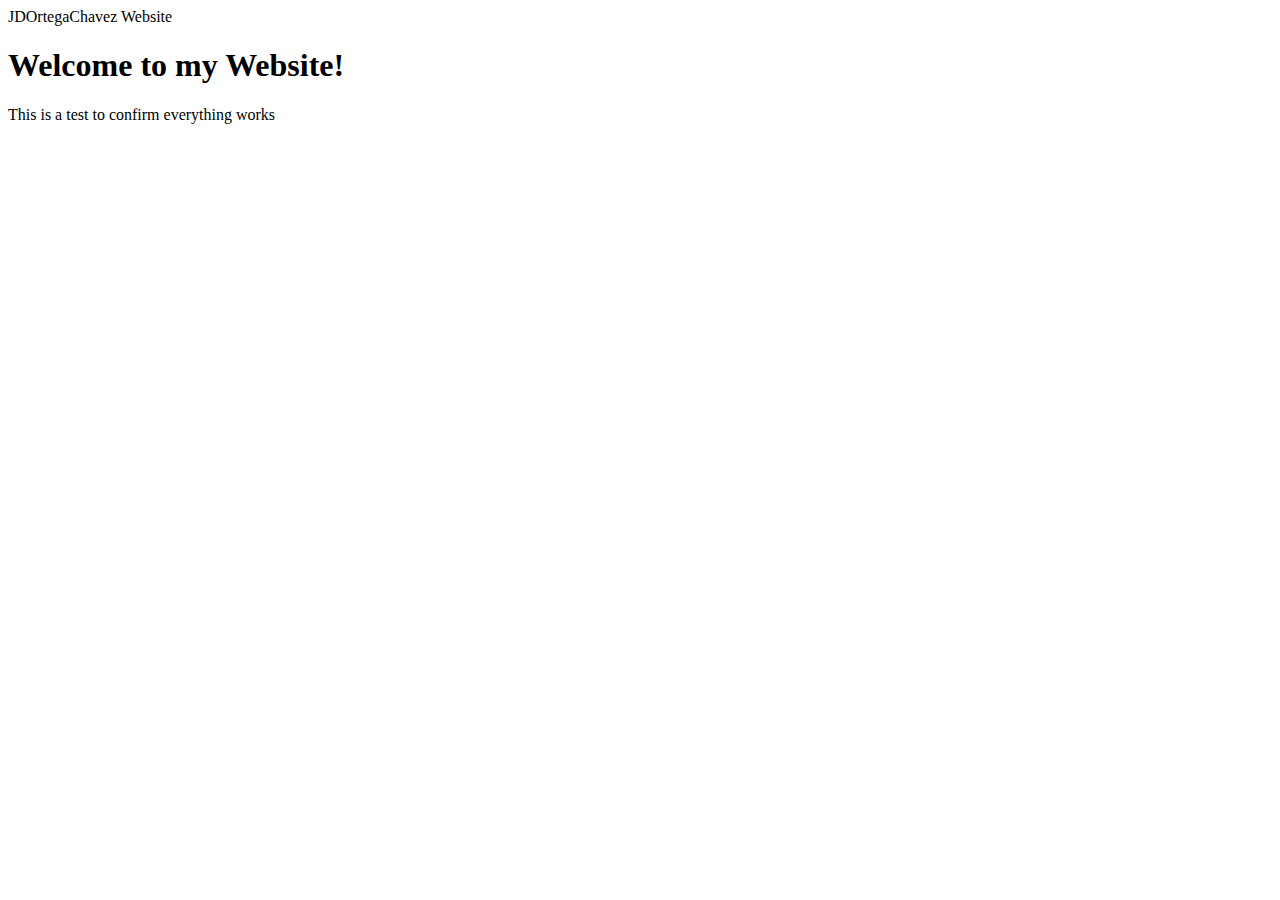
==== index.html @ 0785f50d "Updated index.html with new content" ====
<!DOCTYPE html>
<html lang="en">
    <head>
        <meta charset = "UTF-8">
        <meta name="viewport" content="width=device-width", initial-scale="1.0"
        <title>JDOrtegaChavez Website</title>
    </head>
    <body>
        <h1>Welcome to my Website!</h1>
        <p>This is a test to confirm everything works</p>
    </body>
</html>
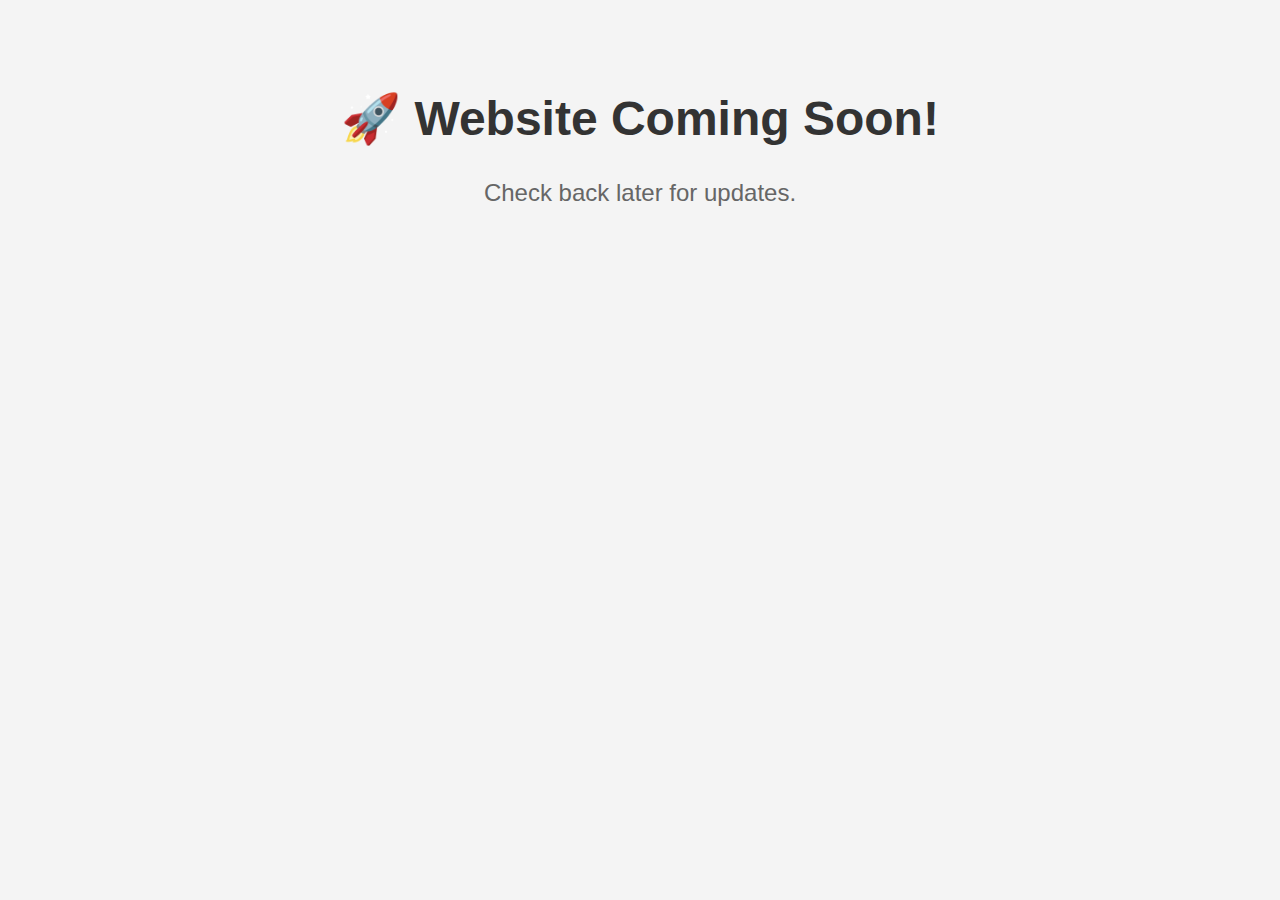
==== commit c5fb44d1: "Replaced index.html with coming soon code" ====
--- a/index.html
+++ b/index.html
@@ -1,12 +1,28 @@
 <!DOCTYPE html>
 <html lang="en">
-    <head>
-        <meta charset = "UTF-8">
-        <meta name="viewport" content="width=device-width", initial-scale="1.0"
-        <title>JDOrtegaChavez Website</title>
-    </head>
-    <body>
-        <h1>Welcome to my Website!</h1>
-        <p>This is a test to confirm everything works</p>
-    </body>
+<head>
+    <meta charset="UTF-8">
+    <meta name="viewport" content="width=device-width, initial-scale=1.0">
+    <title>Coming Soon</title>
+    <style>
+        body {
+            font-family: Arial, sans-serif;
+            background-color: #f4f4f4;
+            text-align: center;
+            padding: 50px;
+        }
+        h1 {
+            color: #333;
+            font-size: 3em;
+        }
+        p {
+            color: #666;
+            font-size: 1.5em;
+        }
+    </style>
+</head>
+<body>
+    <h1>🚀 Website Coming Soon!</h1>
+    <p>Check back later for updates.</p>
+</body>
 </html>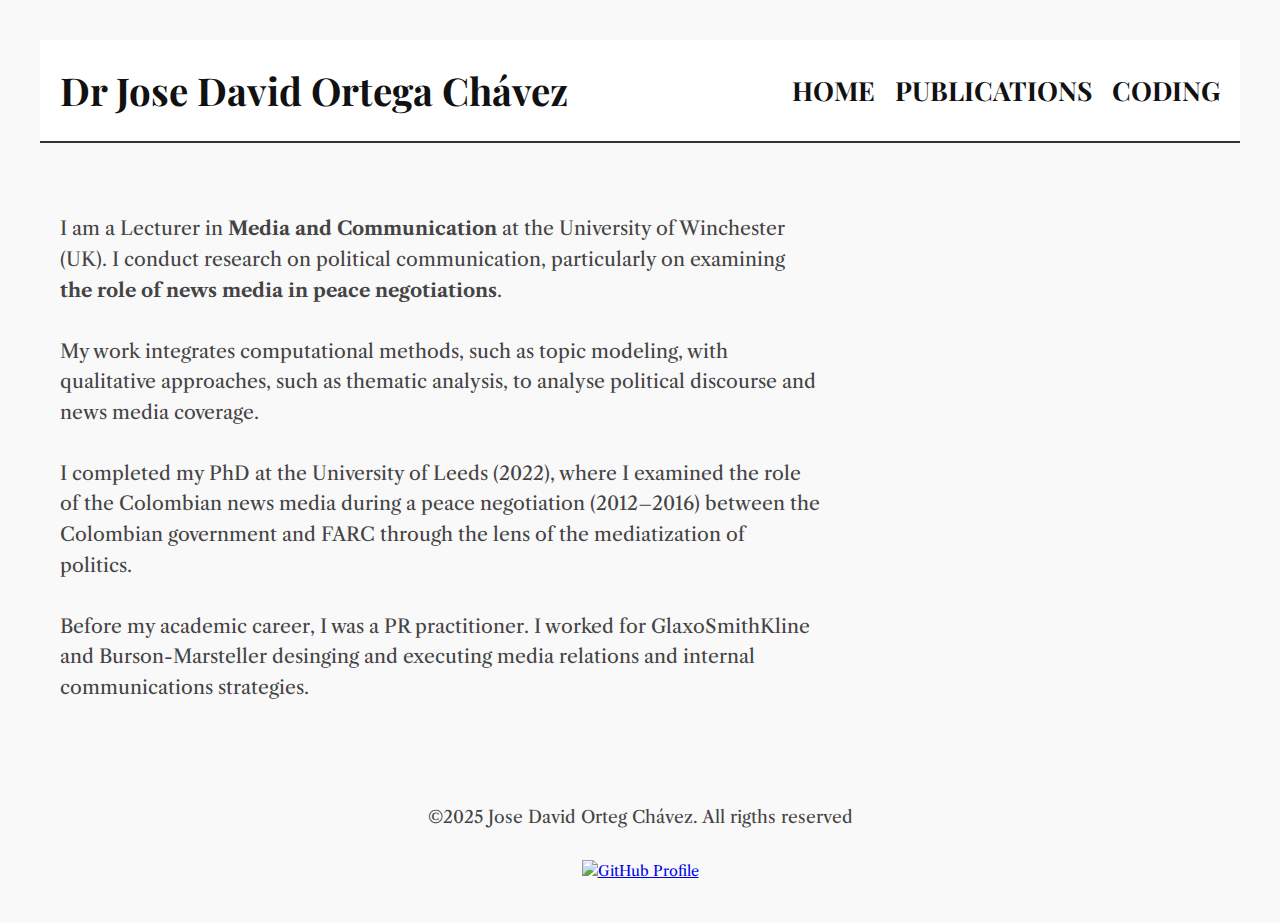
==== commit 27f41fe3: "First version of the website with Home and Publications pages" ====
--- a/index.html
+++ b/index.html
@@ -1,28 +1,44 @@
 <!DOCTYPE html>
 <html lang="en">
-<head>
-    <meta charset="UTF-8">
-    <meta name="viewport" content="width=device-width, initial-scale=1.0">
-    <title>Coming Soon</title>
-    <style>
-        body {
-            font-family: Arial, sans-serif;
-            background-color: #f4f4f4;
-            text-align: center;
-            padding: 50px;
-        }
-        h1 {
-            color: #333;
-            font-size: 3em;
-        }
-        p {
-            color: #666;
-            font-size: 1.5em;
-        }
-    </style>
-</head>
-<body>
-    <h1>🚀 Website Coming Soon!</h1>
-    <p>Check back later for updates.</p>
-</body>
+    <head>
+        <meta charset = "UTF-8">
+        <meta name="viewport" content="width=device-width", initial-scale="1.0">
+        <title>Jose David Ortega Chávez - Website</title> 
+        <link rel="stylesheet" href="css/style.css">
+        <link href="https://fonts.googleapis.com/css2?family=Libre+Caslon+Text:wght@400;700&family=Playfair+Display:wght@400;700&display=swap" rel="stylesheet">
+    </head>
+    <body>
+        <header class="banner">
+            <h3>Dr Jose David Ortega Chávez</h3>
+            <nav>
+                <ul>
+                    <li><a href="#"> Home</a></li>
+                    <li><a href="pages/publications.html"> Publications</a></li>
+                    <li><a href="#"> Coding</a></li>
+                </ul>
+            </nav>
+        </header>
+
+        <main>
+            <p>
+                I am a Lecturer in <strong>Media and Communication</strong> at the University of Winchester (UK). I conduct research on political communication, particularly on examining <strong>the role of news media in peace negotiations</strong>.
+            </p>
+            <p>
+                My work integrates computational methods, such as topic modeling, with qualitative approaches, such as thematic analysis, to analyse political discourse and news media coverage.
+            </p>
+            <p>
+                I completed my PhD at the University of Leeds (2022), where I examined the role of the Colombian news media during a peace negotiation (2012–2016) between the Colombian government and FARC through the lens of the mediatization of politics. 
+            </p>
+            <p>
+                Before my academic career, I was a PR practitioner. I worked for GlaxoSmithKline and Burson-Marsteller desinging and executing media relations and internal communications strategies.
+            </p>
+        </main>
+        <footer>
+            <p>&copy;2025 Jose David Orteg Chávez. All rigths reserved</p>
+            <a href="https://github.com/jdortegach22" target="_blank" rel="noopener noreferrer">
+                <img src="https://github.githubassets.com/images/modules/logos_page/GitHub-Mark.png" 
+                alt="GitHub Profile" width="40">
+            </a>
+        </footer>
+    </body>
 </html>--- a/css/style.css
+++ b/css/style.css
@@ -0,0 +1,113 @@
+/* Reset browser default styles */
+* {
+    margin: 0;
+    padding: 0;
+    box-sizing: border-box;
+}
+
+/* General styles */
+body {
+    font-family: 'Libre Caslon Text', serif; 
+    background-color: #f9f9f9; 
+    color: #333; 
+    text-align: center;
+    padding: 40px;
+    line-height: 1.6;
+}
+
+/* Header */
+header {
+    display:flex;
+    justify-content: space-between;
+    align-items: center;
+    padding: 20px 40px;
+    background: white;
+}
+
+header h3 {
+    font-family: 'Playfair Display', serif;
+    font-size: 1.6em !important;
+    font-weight: 700;
+    color: #111;
+    margin: 0;
+}
+
+.banner {
+    text-align: center;
+    font-size: 24px;
+    font-weight: bold;
+    padding: 20px;
+    border-bottom: 2px solid #333;
+}
+
+/* Navigation Menu */
+nav ul {
+    list-style: none;
+    display: flex; 
+    gap: 20px;
+}
+
+nav ul li {
+    display: inline;
+}
+
+nav ul li a {
+    font-family: 'Playfair Display', serif; 
+    font-size: 1.1em;
+    font-weight: 700;
+    text-transform: uppercase;
+    color: #111;
+    text-decoration: none;
+}
+
+nav ul li a:hover {
+    color: #aa0000; 
+}
+
+/*Align navigation to top Right*/
+nav{
+    margin-left: auto; 
+}
+
+/*Add 'main' styles here */
+main {
+    text-align: left;  
+    max-width: 800px;  
+    margin: 40px 0; 
+    padding: 20px;
+    margin-left: 10 px;
+}
+
+h3 {
+    margin-bottom: 15px; /* Space between title and description */
+}
+
+p {
+    margin-bottom: 30px; /* Space between each publication */
+}
+/* Headings */
+h1, h2 {
+    font-family: 'Playfair Display', serif; 
+    font-size: 2.8em;
+    font-weight: 700;
+    margin-top: 20px;
+}
+
+/* Paragraphs */
+p {
+    font-size: 1.2em;
+    color: #444;
+    margin-top: 10px;
+    max-width: 800px;
+    margin-left: auto;
+    margin-right: auto;
+}
+
+/* Footer */
+footer {
+    margin-top: 50px;
+    font-size: 0.9em;
+    color: #777;
+    
+}
+
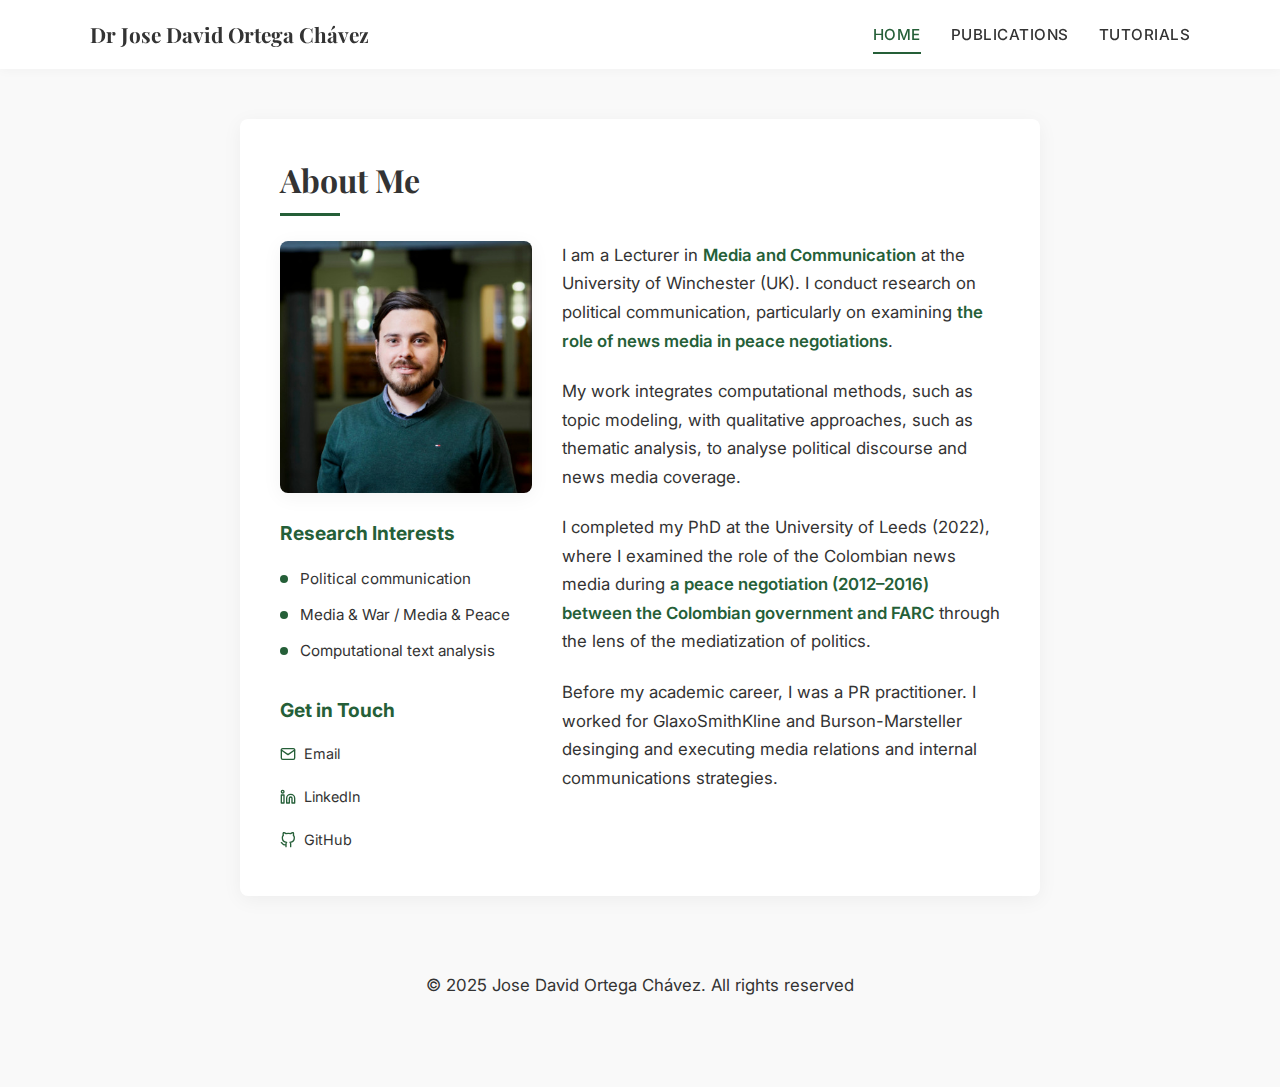
==== commit b46af99e: "Home and Publications okay with profile picture" ====
--- a/index.html
+++ b/index.html
@@ -1,44 +1,92 @@
 <!DOCTYPE html>
 <html lang="en">
     <head>
-        <meta charset = "UTF-8">
-        <meta name="viewport" content="width=device-width", initial-scale="1.0">
+        <meta charset="UTF-8">
+        <meta name="viewport" content="width=device-width, initial-scale=1.0">
+        <meta name="description" content=" Lecturer and researcher specializing in political communication and the role of news media in peace negotiations."/>
         <title>Jose David Ortega Chávez - Website</title> 
         <link rel="stylesheet" href="css/style.css">
-        <link href="https://fonts.googleapis.com/css2?family=Libre+Caslon+Text:wght@400;700&family=Playfair+Display:wght@400;700&display=swap" rel="stylesheet">
+        <link href="https://fonts.googleapis.com/css2?family=Inter:wght@300;400;500;700&family=Playfair+Display:wght@400;700&display=swap" rel="stylesheet">
+        <link rel="icon" type="image/x-icon" href="favicon.ico">
     </head>
     <body>
-        <header class="banner">
-            <h3>Dr Jose David Ortega Chávez</h3>
-            <nav>
-                <ul>
-                    <li><a href="#"> Home</a></li>
-                    <li><a href="pages/publications.html"> Publications</a></li>
-                    <li><a href="#"> Coding</a></li>
-                </ul>
-            </nav>
+        <header>
+            <div class="container">
+                <div class="header-content">
+                    <h3>Dr Jose David Ortega Chávez</h3>
+                    <nav>
+                        <ul>
+                            <li><a href="#" class="active">Home</a></li>
+                            <li><a href="pages/publications.html">Publications</a></li>
+                            <li><a href="#">Tutorials</a></li>
+                        </ul>
+                    </nav>
+                </div>
+            </div>
         </header>
 
         <main>
-            <p>
-                I am a Lecturer in <strong>Media and Communication</strong> at the University of Winchester (UK). I conduct research on political communication, particularly on examining <strong>the role of news media in peace negotiations</strong>.
-            </p>
-            <p>
-                My work integrates computational methods, such as topic modeling, with qualitative approaches, such as thematic analysis, to analyse political discourse and news media coverage.
-            </p>
-            <p>
-                I completed my PhD at the University of Leeds (2022), where I examined the role of the Colombian news media during a peace negotiation (2012–2016) between the Colombian government and FARC through the lens of the mediatization of politics. 
-            </p>
-            <p>
-                Before my academic career, I was a PR practitioner. I worked for GlaxoSmithKline and Burson-Marsteller desinging and executing media relations and internal communications strategies.
-            </p>
+            <div class="profile-section">
+                <h1>About Me</h1>
+                
+                <div class="two-column-layout">
+                    <div class="left-column">
+                        <div class="profile-image">
+                            <img src="assets/profile-picture.jpg" alt="Profile pictuer of Dr. Jose David Ortega Chávez">
+                        </div>
+                        
+                        <div class="research-interests">
+                            <h2>Research Interests</h2>
+                            <ul class="interests-list">
+                                <li>Political communication</li>
+                                <li>Media & War / Media & Peace</li>
+                                <li>Computational text analysis</li>
+                            </ul>
+                        </div>
+                        
+                        <div class="contact-section">
+                            <h2>Get in Touch</h2>
+                            <div class="contact-links">
+                                <a href="mailto:josedavid.ortegachav@winchester.ac.uk" class="contact-link">
+                                    <svg xmlns="http://www.w3.org/2000/svg" width="16" height="16" viewBox="0 0 24 24" fill="none" stroke="currentColor" stroke-width="2" stroke-linecap="round" stroke-linejoin="round"><path d="M4 4h16c1.1 0 2 .9 2 2v12c0 1.1-.9 2-2 2H4c-1.1 0-2-.9-2-2V6c0-1.1.9-2 2-2z"></path><polyline points="22,6 12,13 2,6"></polyline></svg>
+                                    Email
+                                </a>
+                                <a href="https://www.linkedin.com/in/jdortegach/" target="_blank" rel="noopener noreferrer" class="contact-link">
+                                    <svg xmlns="http://www.w3.org/2000/svg" width="16" height="16" viewBox="0 0 24 24" fill="none" stroke="currentColor" stroke-width="2" stroke-linecap="round" stroke-linejoin="round"><path d="M16 8a6 6 0 0 1 6 6v7h-4v-7a2 2 0 0 0-2-2 2 2 0 0 0-2 2v7h-4v-7a6 6 0 0 1 6-6z"></path><rect x="2" y="9" width="4" height="12"></rect><circle cx="4" cy="4" r="2"></circle></svg>
+                                    LinkedIn
+                                </a>
+                                <a href="https://github.com/jdortegach22" target="_blank" rel="noopener noreferrer" class="contact-link">
+                                    <svg xmlns="http://www.w3.org/2000/svg" width="16" height="16" viewBox="0 0 24 24" fill="none" stroke="currentColor" stroke-width="2" stroke-linecap="round" stroke-linejoin="round"><path d="M9 19c-5 1.5-5-2.5-7-3m14 6v-3.87a3.37 3.37 0 0 0-.94-2.61c3.14-.35 6.44-1.54 6.44-7A5.44 5.44 0 0 0 20 4.77 5.07 5.07 0 0 0 19.91 1S18.73.65 16 2.48a13.38 13.38 0 0 0-7 0C6.27.65 5.09 1 5.09 1A5.07 5.07 0 0 0 5 4.77a5.44 5.44 0 0 0-1.5 3.78c0 5.42 3.3 6.61 6.44 7A3.37 3.37 0 0 0 9 18.13V22"></path></svg>
+                                    GitHub
+                                </a>
+                            </div>
+                        </div>
+                    </div>
+                    
+                    <div class="right-column">
+                        <div class="about-content">
+                            <p>
+                                I am a Lecturer in <strong>Media and Communication</strong> at the University of Winchester (UK). I conduct research on political communication, particularly on examining <strong>the role of news media in peace negotiations</strong>.
+                            </p>
+                            <p>
+                                My work integrates computational methods, such as topic modeling, with qualitative approaches, such as thematic analysis, to analyse political discourse and news media coverage.
+                            </p>
+                            <p>
+                                I completed my PhD at the University of Leeds (2022), where I examined the role of the Colombian news media during <strong>a peace negotiation (2012–2016) between the Colombian government and FARC</strong> through the lens of the mediatization of politics. 
+                            </p>
+                            <p>
+                                Before my academic career, I was a PR practitioner. I worked for GlaxoSmithKline and Burson-Marsteller desinging and executing media relations and internal communications strategies.
+                            </p>
+                        </div>
+                    </div>
+                </div>
+            </div>
         </main>
+        
         <footer>
-            <p>&copy;2025 Jose David Orteg Chávez. All rigths reserved</p>
-            <a href="https://github.com/jdortegach22" target="_blank" rel="noopener noreferrer">
-                <img src="https://github.githubassets.com/images/modules/logos_page/GitHub-Mark.png" 
-                alt="GitHub Profile" width="40">
-            </a>
+            <div class="footer-content">
+                <p>&copy; 2025 Jose David Ortega Chávez. All rights reserved</p>
+            </div>
         </footer>
     </body>
 </html>--- a/css/style.css
+++ b/css/style.css
@@ -6,108 +6,384 @@
 }
 
 /* General styles */
+:root {
+    --primary-color: #255F38;
+    --primary-light: rgba(37, 95, 56, 0.08);
+    --text-color: #333;
+    --light-text: #666;
+    --background: #f9f9f9;
+    --card-bg: #fff;
+    --border-radius: 8px;
+    --transition: all 0.3s ease;
+    --shadow: 0 4px 20px rgba(0, 0, 0, 0.05);
+}
+
 body {
-    font-family: 'Libre Caslon Text', serif; 
-    background-color: #f9f9f9; 
-    color: #333; 
-    text-align: center;
-    padding: 40px;
+    font-family: 'Inter', sans-serif;
+    background-color: var(--background);
+    color: var(--text-color);
     line-height: 1.6;
+    margin: 0;
+    padding: 0;
+}
+
+.container {
+    max-width: 1140px;
+    margin: 0 auto;
+    padding: 0 20px;
 }
 
 /* Header */
 header {
-    display:flex;
+    background: var(--card-bg);
+    box-shadow: 0 2px 10px rgba(0, 0, 0, 0.03);
+    padding: 18px 0;
+    position: sticky;
+    top: 0;
+    z-index: 100;
+}
+
+.header-content {
+    display: flex;
     justify-content: space-between;
     align-items: center;
-    padding: 20px 40px;
-    background: white;
 }
 
 header h3 {
     font-family: 'Playfair Display', serif;
-    font-size: 1.6em !important;
+    font-size: 1.3rem;
     font-weight: 700;
-    color: #111;
+    color: var(--text-color);
     margin: 0;
-}
-
-.banner {
-    text-align: center;
-    font-size: 24px;
-    font-weight: bold;
-    padding: 20px;
-    border-bottom: 2px solid #333;
 }
 
 /* Navigation Menu */
 nav ul {
     list-style: none;
-    display: flex; 
-    gap: 20px;
-}
-
-nav ul li {
-    display: inline;
+    display: flex;
+    gap: 30px;
 }
 
 nav ul li a {
-    font-family: 'Playfair Display', serif; 
-    font-size: 1.1em;
+    font-size: 0.95rem;
+    font-weight: 500;
+    text-transform: uppercase;
+    color: var(--text-color);
+    text-decoration: none;
+    transition: var(--transition);
+    letter-spacing: 0.5px;
+    padding-bottom: 5px;
+    position: relative;
+}
+
+nav ul li a:hover, nav ul li a.active {
+    color: var(--primary-color);
+}
+
+nav ul li a::after {
+    content: '';
+    position: absolute;
+    width: 0;
+    height: 2px;
+    bottom: -5px;
+    left: 0;
+    background-color: var(--primary-color);
+    transition: var(--transition);
+}
+
+nav ul li a:hover::after, nav ul li a.active::after {
+    width: 100%;
+}
+
+/* Main Content */
+main {
+    padding: 0;
+    margin: 50px auto;
+    max-width: 800px;
+}
+
+.profile-section, .publications-section {
+    background-color: var(--card-bg);
+    padding: 40px;
+    border-radius: var(--border-radius);
+    box-shadow: var(--shadow);
+}
+
+/* Two-column layout */
+.two-column-layout {
+    display: flex;
+    gap: 30px;
+}
+
+.left-column {
+    width: 35%;
+    flex-shrink: 0;
+}
+
+.right-column {
+    flex: 1;
+}
+
+/* Profile image */
+.profile-image {
+    width: 100%;
+    aspect-ratio: 1/1;
+    border-radius: 8px;
+    overflow: hidden;
+    box-shadow: var(--shadow);
+    margin-bottom: 25px;
+}
+
+.profile-image img {
+    width: 100%;
+    height: 100%;
+    object-fit: cover;
+    display: block;
+}
+
+/* Research Interests */
+.research-interests {
+    margin-bottom: 25px;
+}
+
+.research-interests h2 {
+    font-size: 1.2rem;
+    margin: 0 0 12px 0;
+    color: var(--primary-color);
+}
+
+.interests-list {
+    list-style: none;
+}
+
+.interests-list li {
+    padding: 6px 0;
+    font-size: 0.95rem;
+    position: relative;
+    padding-left: 20px;
+}
+
+.interests-list li::before {
+    content: '';
+    position: absolute;
+    left: 0;
+    top: 14px;
+    width: 8px;
+    height: 8px;
+    background-color: var(--primary-color);
+    border-radius: 50%;
+}
+
+/* Contact section */
+.contact-section h2 {
+    font-size: 1.2rem;
+    margin: 0 0 12px 0;
+    color: var(--primary-color);
+}
+
+.contact-links {
+    display: flex;
+    flex-direction: column;
+    gap: 10px;
+}
+
+.contact-link {
+    display: flex;
+    align-items: center;
+    gap: 8px;
+    font-size: 0.9rem;
+    color: var(--text-color);
+    text-decoration: none;
+    transition: var(--transition);
+    padding: 5px 0;
+}
+
+.contact-link:hover {
+    color: var(--primary-color);
+    transform: translateX(3px);
+}
+
+.contact-link svg {
+    stroke: var(--primary-color);
+}
+
+/* About content */
+.about-content {
+    margin-top: 0;
+}
+
+h1 {
+    font-family: 'Playfair Display', serif;
+    font-size: 2rem;
+    color: var(--text-color);
+    margin-bottom: 25px;
     font-weight: 700;
-    text-transform: uppercase;
-    color: #111;
+    line-height: 1.3;
+    position: relative;
+    padding-bottom: 15px;
+}
+
+h1::after {
+    content: '';
+    position: absolute;
+    bottom: 0;
+    left: 0;
+    height: 3px;
+    width: 60px;
+    background-color: var(--primary-color);
+}
+
+p {
+    font-size: 1.05rem;
+    color: var(--text-color);
+    margin-bottom: 22px;
+    line-height: 1.7;
+}
+
+/* Strong emphasis */
+strong {
+    color: var(--primary-color);
+    font-weight: 600;
+}
+
+/* Publications page */
+.publication-item {
+    margin-bottom: 35px;
+    padding-bottom: 25px;
+    border-bottom: 1px solid rgba(0,0,0,0.05);
+}
+
+.publication-item:last-child {
+    border-bottom: none;
+    margin-bottom: 0;
+}
+
+.publication-item h3 {
+    font-size: 1.2rem;
+    line-height: 1.5;
+    margin-bottom: 15px;
+    font-weight: 600;
+}
+
+.publication-item a {
+    color: var(--primary-color);
     text-decoration: none;
-}
-
-nav ul li a:hover {
-    color: #aa0000; 
-}
-
-/*Align navigation to top Right*/
-nav{
-    margin-left: auto; 
-}
-
-/*Add 'main' styles here */
-main {
-    text-align: left;  
-    max-width: 800px;  
-    margin: 40px 0; 
-    padding: 20px;
-    margin-left: 10 px;
-}
-
-h3 {
-    margin-bottom: 15px; /* Space between title and description */
-}
-
-p {
-    margin-bottom: 30px; /* Space between each publication */
-}
-/* Headings */
-h1, h2 {
-    font-family: 'Playfair Display', serif; 
-    font-size: 2.8em;
-    font-weight: 700;
-    margin-top: 20px;
-}
-
-/* Paragraphs */
-p {
-    font-size: 1.2em;
-    color: #444;
-    margin-top: 10px;
-    max-width: 800px;
-    margin-left: auto;
-    margin-right: auto;
+    transition: var(--transition);
+}
+
+.publication-item a:hover {
+    text-decoration: underline;
+}
+
+
+.thesis-section {
+    margin-top: 40px;
 }
 
 /* Footer */
 footer {
-    margin-top: 50px;
-    font-size: 0.9em;
-    color: #777;
-    
-}
-
+    padding: 25px 0;
+    text-align: center;
+    color: var(--light-text);
+    max-width: 800px;
+    margin: 0 auto 40px;
+}
+
+.footer-content {
+    display: flex;
+    justify-content: center;
+    align-items: center;
+}
+
+/* Responsive Design */
+@media (max-width: 768px) {
+    .header-content {
+        flex-direction: column;
+        text-align: center;
+    }
+    
+    nav {
+        margin-top: 15px;
+    }
+    
+    nav ul {
+        gap: 20px;
+    }
+    
+    .profile-section, .publications-section {
+        padding: 25px;
+        margin: 20px;
+    }
+    
+    /* Force bio (right-column) to appear first and profile (left-column) second */
+    .two-column-layout {
+        display: flex;
+        flex-direction: column;
+    }
+
+    .right-column {
+        order: -1; /* Bio should be first */
+        width: 100%;
+        text-align: center;
+    }
+    
+    .left-column {
+        order: 1; /* Profile should move below */
+        width: 100%;
+        display: flex;
+        flex-direction: column;
+        align-items: center;
+    }
+
+    .profile-image {
+        width: 220px;
+        border-radius: 50%;
+        border: 3px solid rgba(37, 95, 56, 0.1);
+    }
+    
+    .research-interests, .contact-section {
+        width: 100%;
+        text-align: center;
+    }
+    
+    .interests-list li {
+        text-align: left;
+    }
+    
+    .contact-links {
+        align-items: center;
+    }
+    
+    .footer-content {
+        flex-direction: column;
+        gap: 15px;
+    }
+    
+    h1 {
+        font-size: 1.8rem;
+        text-align: center;
+    }
+    
+    h1::after {
+        left: 50%;
+        transform: translateX(-50%);
+    }
+}
+
+@media (max-width: 480px) {
+    nav ul {
+        gap: 15px;
+    }
+    
+    nav ul li a {
+        font-size: 0.85rem;
+    }
+    
+    h1 {
+        font-size: 1.6rem;
+    }
+    
+    .publication-item h3 {
+        font-size: 1.15rem;
+    }
+}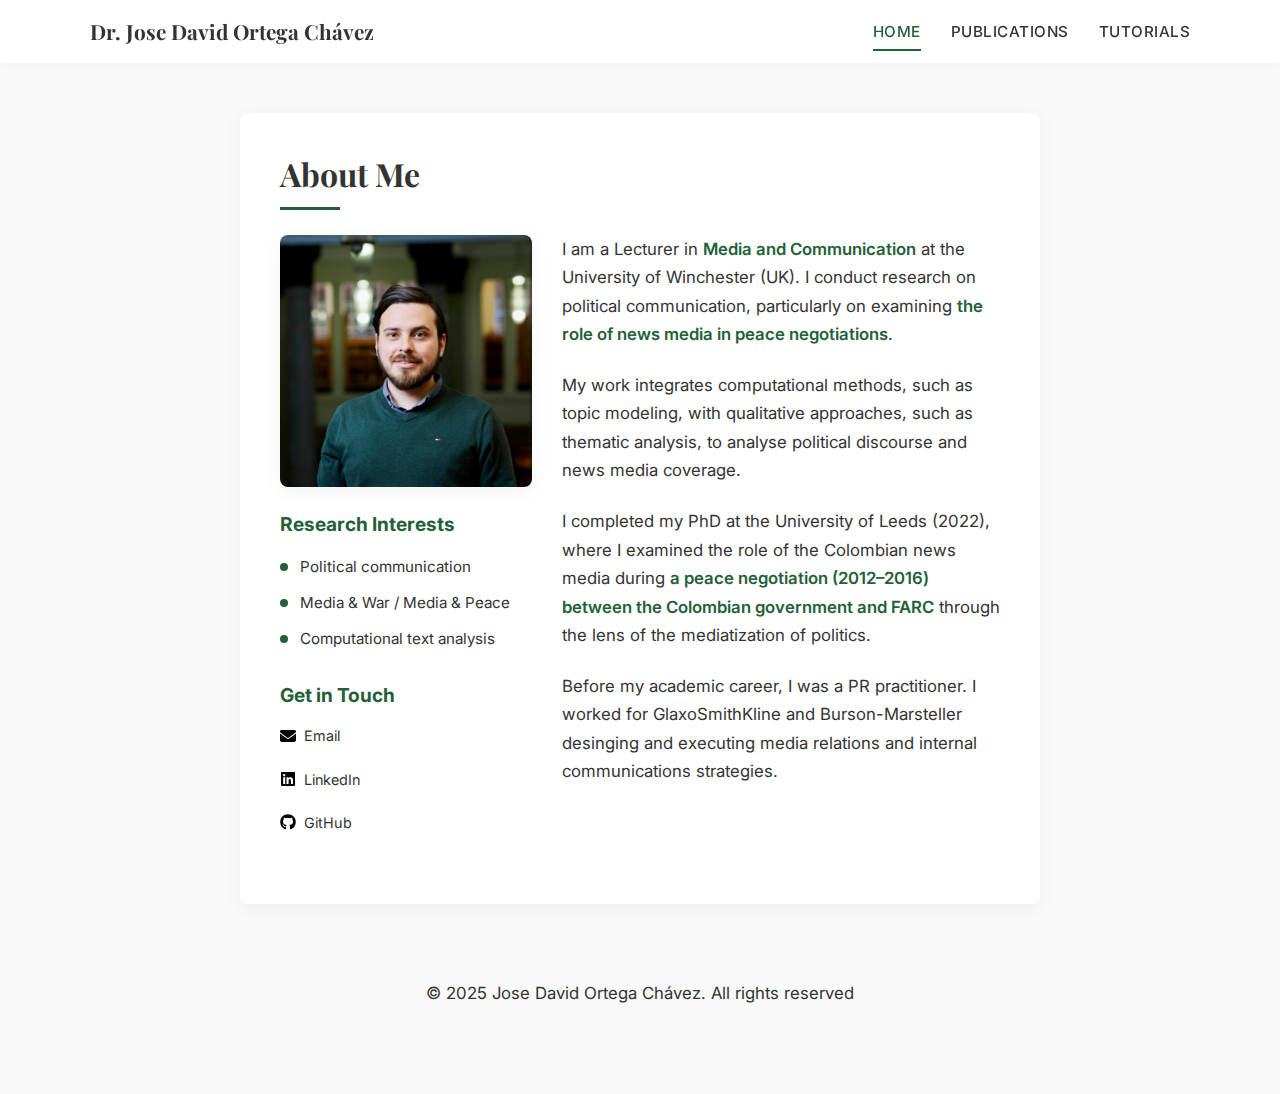
==== commit ada9eb8c: "Code Optimized for Better Structured and SEO" ====
--- a/index.html
+++ b/index.html
@@ -3,40 +3,46 @@
     <head>
         <meta charset="UTF-8">
         <meta name="viewport" content="width=device-width, initial-scale=1.0">
-        <meta name="description" content=" Lecturer and researcher specializing in political communication and the role of news media in peace negotiations."/>
+        <meta name="description" content="Lecturer and researcher specializing in political communication and the role of news media in peace negotiations."/>
         <title>Jose David Ortega Chávez - Website</title> 
-        <link rel="stylesheet" href="css/style.css">
+        <!-- CSS and Font links -->
+        <link rel="stylesheet" href="./css/style.css">
         <link href="https://fonts.googleapis.com/css2?family=Inter:wght@300;400;500;700&family=Playfair+Display:wght@400;700&display=swap" rel="stylesheet">
-        <link rel="icon" type="image/x-icon" href="favicon.ico">
+        <link rel="icon" type="image/x-icon" href="./favicon.ico">
     </head>
     <body>
-        <header>
+        <!-- HEADER SECTION -->
+        <header class="site-header">
             <div class="container">
                 <div class="header-content">
-                    <h3>Dr Jose David Ortega Chávez</h3>
-                    <nav>
-                        <ul>
-                            <li><a href="#" class="active">Home</a></li>
-                            <li><a href="pages/publications.html">Publications</a></li>
-                            <li><a href="#">Tutorials</a></li>
+                    <h3 class="site-title">Dr. Jose David Ortega Chávez</h3>
+                    <nav class="main-navigation" aria-label="Main navigation">
+                        <ul class="nav-list">
+                            <li><a href="index.html" class="active" aria-current="page">Home</a></li>
+                            <li><a href="./pages/publications.html">Publications</a></li>
+                            <li><a href="./pages/tutorials.html">Tutorials</a></li>
                         </ul>
                     </nav>
                 </div>
             </div>
         </header>
 
-        <main>
-            <div class="profile-section">
-                <h1>About Me</h1>
+        <!-- MAIN CONTENT -->
+        <main class="site-main">
+            <div class="content-section profile-section" id="about-section">
+                <h1 class="section-title">About Me</h1>
                 
                 <div class="two-column-layout">
+                    <!-- LEFT COLUMN: Profile image, interests, contact -->
                     <div class="left-column">
+                        <!-- Profile Image -->
                         <div class="profile-image">
-                            <img src="assets/profile-picture.jpg" alt="Profile pictuer of Dr. Jose David Ortega Chávez">
+                            <img src="./assets/profile-picture.jpg" alt="Profile picture of Jose David Ortega Chávez">
                         </div>
                         
+                        <!-- Research Interests -->
                         <div class="research-interests">
-                            <h2>Research Interests</h2>
+                            <h2 class="subsection-title">Research Interests</h2>
                             <ul class="interests-list">
                                 <li>Political communication</li>
                                 <li>Media & War / Media & Peace</li>
@@ -44,25 +50,27 @@
                             </ul>
                         </div>
                         
+                        <!-- Contact Information -->
                         <div class="contact-section">
-                            <h2>Get in Touch</h2>
+                            <h2 class="subsection-title">Get in Touch</h2>
                             <div class="contact-links">
                                 <a href="mailto:josedavid.ortegachav@winchester.ac.uk" class="contact-link">
-                                    <svg xmlns="http://www.w3.org/2000/svg" width="16" height="16" viewBox="0 0 24 24" fill="none" stroke="currentColor" stroke-width="2" stroke-linecap="round" stroke-linejoin="round"><path d="M4 4h16c1.1 0 2 .9 2 2v12c0 1.1-.9 2-2 2H4c-1.1 0-2-.9-2-2V6c0-1.1.9-2 2-2z"></path><polyline points="22,6 12,13 2,6"></polyline></svg>
-                                    Email
+                                    <img src="./assets/email-icon.svg" alt="" class="contact-icon" aria-hidden="true">
+                                    <span>Email</span>
                                 </a>
                                 <a href="https://www.linkedin.com/in/jdortegach/" target="_blank" rel="noopener noreferrer" class="contact-link">
-                                    <svg xmlns="http://www.w3.org/2000/svg" width="16" height="16" viewBox="0 0 24 24" fill="none" stroke="currentColor" stroke-width="2" stroke-linecap="round" stroke-linejoin="round"><path d="M16 8a6 6 0 0 1 6 6v7h-4v-7a2 2 0 0 0-2-2 2 2 0 0 0-2 2v7h-4v-7a6 6 0 0 1 6-6z"></path><rect x="2" y="9" width="4" height="12"></rect><circle cx="4" cy="4" r="2"></circle></svg>
-                                    LinkedIn
+                                    <img src="./assets/linkedin-icon.svg" alt="" class="contact-icon" aria-hidden="true">
+                                    <span>LinkedIn</span>
                                 </a>
                                 <a href="https://github.com/jdortegach22" target="_blank" rel="noopener noreferrer" class="contact-link">
-                                    <svg xmlns="http://www.w3.org/2000/svg" width="16" height="16" viewBox="0 0 24 24" fill="none" stroke="currentColor" stroke-width="2" stroke-linecap="round" stroke-linejoin="round"><path d="M9 19c-5 1.5-5-2.5-7-3m14 6v-3.87a3.37 3.37 0 0 0-.94-2.61c3.14-.35 6.44-1.54 6.44-7A5.44 5.44 0 0 0 20 4.77 5.07 5.07 0 0 0 19.91 1S18.73.65 16 2.48a13.38 13.38 0 0 0-7 0C6.27.65 5.09 1 5.09 1A5.07 5.07 0 0 0 5 4.77a5.44 5.44 0 0 0-1.5 3.78c0 5.42 3.3 6.61 6.44 7A3.37 3.37 0 0 0 9 18.13V22"></path></svg>
-                                    GitHub
+                                    <img src="./assets/github-icon.svg" alt="" class="contact-icon" aria-hidden="true">
+                                    <span>GitHub</span>
                                 </a>
                             </div>
                         </div>
                     </div>
                     
+                    <!-- RIGHT COLUMN: Bio information -->
                     <div class="right-column">
                         <div class="about-content">
                             <p>
@@ -83,9 +91,12 @@
             </div>
         </main>
         
-        <footer>
-            <div class="footer-content">
-                <p>&copy; 2025 Jose David Ortega Chávez. All rights reserved</p>
+        <!-- FOOTER SECTION -->
+        <footer class="site-footer">
+            <div class="container">
+                <div class="footer-content">
+                    <p>&copy; 2025 Jose David Ortega Chávez. All rights reserved</p>
+                </div>
             </div>
         </footer>
     </body>
--- a/css/style.css
+++ b/css/style.css
@@ -1,3 +1,28 @@
+/* ===========================================
+   1. VARIABLES & RESET 
+   =========================================== */
+   :root {
+    /* Colors - Edit these to change your site color scheme */
+    --primary-color: #255F38;           /* Main brand color (green) */
+    --primary-light: rgba(37, 95, 56, 0.08); /* Light version for backgrounds */
+    --text-color: #333;                 /* Main text color */
+    --light-text: #666;                 /* Secondary text color */
+    --background: #f9f9f9;              /* Page background */
+    --card-bg: #fff;                    /* Card/section background */
+    
+    /* Spacing & Size */
+    --container-width: 1140px;          /* Maximum width of content */
+    --content-width: 800px;             /* Width for main content */
+    --border-radius: 8px;               /* Rounded corners */
+    --small-gap: 10px;                  /* Small spacing between elements */
+    --medium-gap: 25px;                 /* Medium spacing between elements */
+    --large-gap: 40px;                  /* Large spacing between elements */
+    
+    /* Effects */
+    --transition: all 0.3s ease;        /* Smooth transitions */
+    --shadow: 0 4px 20px rgba(0, 0, 0, 0.05); /* Box shadow effect */
+}
+
 /* Reset browser default styles */
 * {
     margin: 0;
@@ -5,19 +30,9 @@
     box-sizing: border-box;
 }
 
-/* General styles */
-:root {
-    --primary-color: #255F38;
-    --primary-light: rgba(37, 95, 56, 0.08);
-    --text-color: #333;
-    --light-text: #666;
-    --background: #f9f9f9;
-    --card-bg: #fff;
-    --border-radius: 8px;
-    --transition: all 0.3s ease;
-    --shadow: 0 4px 20px rgba(0, 0, 0, 0.05);
-}
-
+/* ===========================================
+   2. BASIC LAYOUT
+   =========================================== */
 body {
     font-family: 'Inter', sans-serif;
     background-color: var(--background);
@@ -28,13 +43,94 @@
 }
 
 .container {
-    max-width: 1140px;
+    max-width: var(--container-width);
     margin: 0 auto;
     padding: 0 20px;
 }
 
-/* Header */
-header {
+main {
+    padding: 0;
+    margin: 50px auto;
+    max-width: var(--content-width);
+}
+
+/* Section styling */
+.content-section,
+.profile-section, 
+.publications-section,
+.tutorials-section {
+    background-color: var(--card-bg);
+    padding: var(--large-gap);
+    border-radius: var(--border-radius);
+    box-shadow: var(--shadow);
+    margin-bottom: var(--medium-gap);
+}
+
+/* Two-column layout - used in profile section */
+.two-column-layout {
+    display: flex;
+    gap: 30px;
+}
+
+.left-column {
+    width: 35%;
+    flex-shrink: 0;
+}
+
+.right-column {
+    flex: 1;
+}
+
+/* ===========================================
+   3. TYPOGRAPHY
+   =========================================== */
+h1, h2, h3 {
+    font-weight: 700;
+    line-height: 1.3;
+}
+
+.section-title {
+    font-family: 'Playfair Display', serif;
+    font-size: 2rem;
+    color: var(--text-color);
+    margin-bottom: var(--medium-gap);
+    padding-bottom: 15px;
+    position: relative;
+}
+
+.section-title::after {
+    content: '';
+    position: absolute;
+    bottom: 0;
+    left: 0;
+    height: 3px;
+    width: 60px;
+    background-color: var(--primary-color);
+}
+
+.subsection-title {
+    font-size: 1.2rem;
+    margin: 0 0 12px 0;
+    color: var(--primary-color);
+}
+
+p {
+    font-size: 1.05rem;
+    color: var(--text-color);
+    margin-bottom: 22px;
+    line-height: 1.7;
+}
+
+/* Text emphasis */
+strong {
+    color: var(--primary-color);
+    font-weight: 600;
+}
+
+/* ===========================================
+   4. HEADER & NAVIGATION
+   =========================================== */
+header, .site-header {
     background: var(--card-bg);
     box-shadow: 0 2px 10px rgba(0, 0, 0, 0.03);
     padding: 18px 0;
@@ -49,7 +145,7 @@
     align-items: center;
 }
 
-header h3 {
+.site-title {
     font-family: 'Playfair Display', serif;
     font-size: 1.3rem;
     font-weight: 700;
@@ -58,13 +154,13 @@
 }
 
 /* Navigation Menu */
-nav ul {
+.nav-list {
     list-style: none;
     display: flex;
     gap: 30px;
 }
 
-nav ul li a {
+.nav-list a {
     font-size: 0.95rem;
     font-weight: 500;
     text-transform: uppercase;
@@ -76,11 +172,12 @@
     position: relative;
 }
 
-nav ul li a:hover, nav ul li a.active {
-    color: var(--primary-color);
-}
-
-nav ul li a::after {
+.nav-list a:hover, 
+.nav-list a.active {
+    color: var(--primary-color);
+}
+
+.nav-list a::after {
     content: '';
     position: absolute;
     width: 0;
@@ -91,47 +188,22 @@
     transition: var(--transition);
 }
 
-nav ul li a:hover::after, nav ul li a.active::after {
+.nav-list a:hover::after, 
+.nav-list a.active::after {
     width: 100%;
 }
 
-/* Main Content */
-main {
-    padding: 0;
-    margin: 50px auto;
-    max-width: 800px;
-}
-
-.profile-section, .publications-section {
-    background-color: var(--card-bg);
-    padding: 40px;
-    border-radius: var(--border-radius);
-    box-shadow: var(--shadow);
-}
-
-/* Two-column layout */
-.two-column-layout {
-    display: flex;
-    gap: 30px;
-}
-
-.left-column {
-    width: 35%;
-    flex-shrink: 0;
-}
-
-.right-column {
-    flex: 1;
-}
-
+/* ===========================================
+   5. PROFILE SECTION
+   =========================================== */
 /* Profile image */
 .profile-image {
     width: 100%;
     aspect-ratio: 1/1;
-    border-radius: 8px;
+    border-radius: var(--border-radius);
     overflow: hidden;
     box-shadow: var(--shadow);
-    margin-bottom: 25px;
+    margin-bottom: var(--medium-gap);
 }
 
 .profile-image img {
@@ -143,13 +215,7 @@
 
 /* Research Interests */
 .research-interests {
-    margin-bottom: 25px;
-}
-
-.research-interests h2 {
-    font-size: 1.2rem;
-    margin: 0 0 12px 0;
-    color: var(--primary-color);
+    margin-bottom: var(--medium-gap);
 }
 
 .interests-list {
@@ -174,17 +240,22 @@
     border-radius: 50%;
 }
 
-/* Contact section */
-.contact-section h2 {
-    font-size: 1.2rem;
-    margin: 0 0 12px 0;
-    color: var(--primary-color);
+/* About content */
+.about-content {
+    margin-top: 0;
+}
+
+/* ===========================================
+   6. CONTACT SECTION
+   =========================================== */
+.contact-section {
+    margin-bottom: var(--medium-gap);
 }
 
 .contact-links {
     display: flex;
     flex-direction: column;
-    gap: 10px;
+    gap: var(--small-gap);
 }
 
 .contact-link {
@@ -203,50 +274,14 @@
     transform: translateX(3px);
 }
 
-.contact-link svg {
-    stroke: var(--primary-color);
-}
-
-/* About content */
-.about-content {
-    margin-top: 0;
-}
-
-h1 {
-    font-family: 'Playfair Display', serif;
-    font-size: 2rem;
-    color: var(--text-color);
-    margin-bottom: 25px;
-    font-weight: 700;
-    line-height: 1.3;
-    position: relative;
-    padding-bottom: 15px;
-}
-
-h1::after {
-    content: '';
-    position: absolute;
-    bottom: 0;
-    left: 0;
-    height: 3px;
-    width: 60px;
-    background-color: var(--primary-color);
-}
-
-p {
-    font-size: 1.05rem;
-    color: var(--text-color);
-    margin-bottom: 22px;
-    line-height: 1.7;
-}
-
-/* Strong emphasis */
-strong {
-    color: var(--primary-color);
-    font-weight: 600;
-}
-
-/* Publications page */
+.contact-icon {
+    width: 16px;
+    height: 16px;
+}
+
+/* ===========================================
+   7. PUBLICATIONS PAGE
+   =========================================== */
 .publication-item {
     margin-bottom: 35px;
     padding-bottom: 25px;
@@ -275,17 +310,56 @@
     text-decoration: underline;
 }
 
-
 .thesis-section {
-    margin-top: 40px;
-}
-
-/* Footer */
-footer {
+    margin-top: var(--large-gap);
+}
+
+/* ===========================================
+   8. TUTORIALS PAGE
+   =========================================== */
+.coming-soon-section {
+    padding: var(--medium-gap);
+    background-color: var(--primary-light);
+    border-radius: var(--border-radius);
+    text-align: center;
+}
+
+.tutorial-item {
+    margin-bottom: 30px;
+    padding-bottom: 20px;
+    border-bottom: 1px solid rgba(0,0,0,0.05);
+}
+
+.tutorial-item h3 {
+    font-size: 1.2rem;
+    margin-bottom: 10px;
+}
+
+.tutorial-link {
+    display: inline-block;
+    margin-top: 10px;
+    color: var(--primary-color);
+    text-decoration: none;
+    font-weight: 500;
+    transition: var(--transition);
+}
+
+.tutorial-link:hover {
+    text-decoration: underline;
+}
+
+.content-subsection {
+    margin-bottom: var(--medium-gap);
+}
+
+/* ===========================================
+   9. FOOTER
+   =========================================== */
+footer, .site-footer {
     padding: 25px 0;
     text-align: center;
     color: var(--light-text);
-    max-width: 800px;
+    max-width: var(--content-width);
     margin: 0 auto 40px;
 }
 
@@ -295,53 +369,68 @@
     align-items: center;
 }
 
-/* Responsive Design */
+/* ===========================================
+   10. MEDIA QUERIES & RESPONSIVE DESIGN
+   =========================================== */
+
+/* Tablets and small laptops */
 @media (max-width: 768px) {
     .header-content {
         flex-direction: column;
         text-align: center;
     }
     
-    nav {
+    nav, .main-navigation {
         margin-top: 15px;
     }
     
-    nav ul {
+    .nav-list {
         gap: 20px;
     }
     
-    .profile-section, .publications-section {
+    .profile-section, 
+    .publications-section,
+    .tutorials-section,
+    .content-section {
         padding: 25px;
         margin: 20px;
     }
     
-    /* Force bio (right-column) to appear first and profile (left-column) second */
+    /* Tutorial container responsive adjustment */
+    .tutorial-container {
+        max-width: 90%;
+        padding: 20px;
+        text-align: center;
+    }
+
+    /* Reorder columns for mobile - bio first, profile second */
     .two-column-layout {
-        display: flex;
         flex-direction: column;
     }
 
     .right-column {
-        order: -1; /* Bio should be first */
+        order: -1; /* Bio appears first */
         width: 100%;
         text-align: center;
     }
     
     .left-column {
-        order: 1; /* Profile should move below */
+        order: 1; /* Profile appears second */
         width: 100%;
         display: flex;
         flex-direction: column;
         align-items: center;
     }
 
+    /* Change profile image to round on mobile */
     .profile-image {
         width: 220px;
         border-radius: 50%;
         border: 3px solid rgba(37, 95, 56, 0.1);
     }
     
-    .research-interests, .contact-section {
+    .research-interests, 
+    .contact-section {
         width: 100%;
         text-align: center;
     }
@@ -359,31 +448,49 @@
         gap: 15px;
     }
     
-    h1 {
+    .section-title {
         font-size: 1.8rem;
         text-align: center;
     }
     
-    h1::after {
+    .section-title::after {
         left: 50%;
         transform: translateX(-50%);
     }
 }
 
+/* Mobile phones */
 @media (max-width: 480px) {
-    nav ul {
+    .nav-list {
         gap: 15px;
     }
     
-    nav ul li a {
+    .nav-list a {
         font-size: 0.85rem;
     }
     
-    h1 {
+    .section-title {
         font-size: 1.6rem;
     }
     
     .publication-item h3 {
         font-size: 1.15rem;
     }
-}+}
+
+/* ===========================================
+   11. UTILITY CLASSES - Use these for quick styling
+   =========================================== */
+.text-center { text-align: center; }
+.text-left { text-align: left; }
+.text-right { text-align: right; }
+
+.mb-small { margin-bottom: var(--small-gap); }
+.mb-medium { margin-bottom: var(--medium-gap); }
+.mb-large { margin-bottom: var(--large-gap); }
+
+.mt-small { margin-top: var(--small-gap); }
+.mt-medium { margin-top: var(--medium-gap); }
+.mt-large { margin-top: var(--large-gap); }
+
+/* Add more utility classes as needed */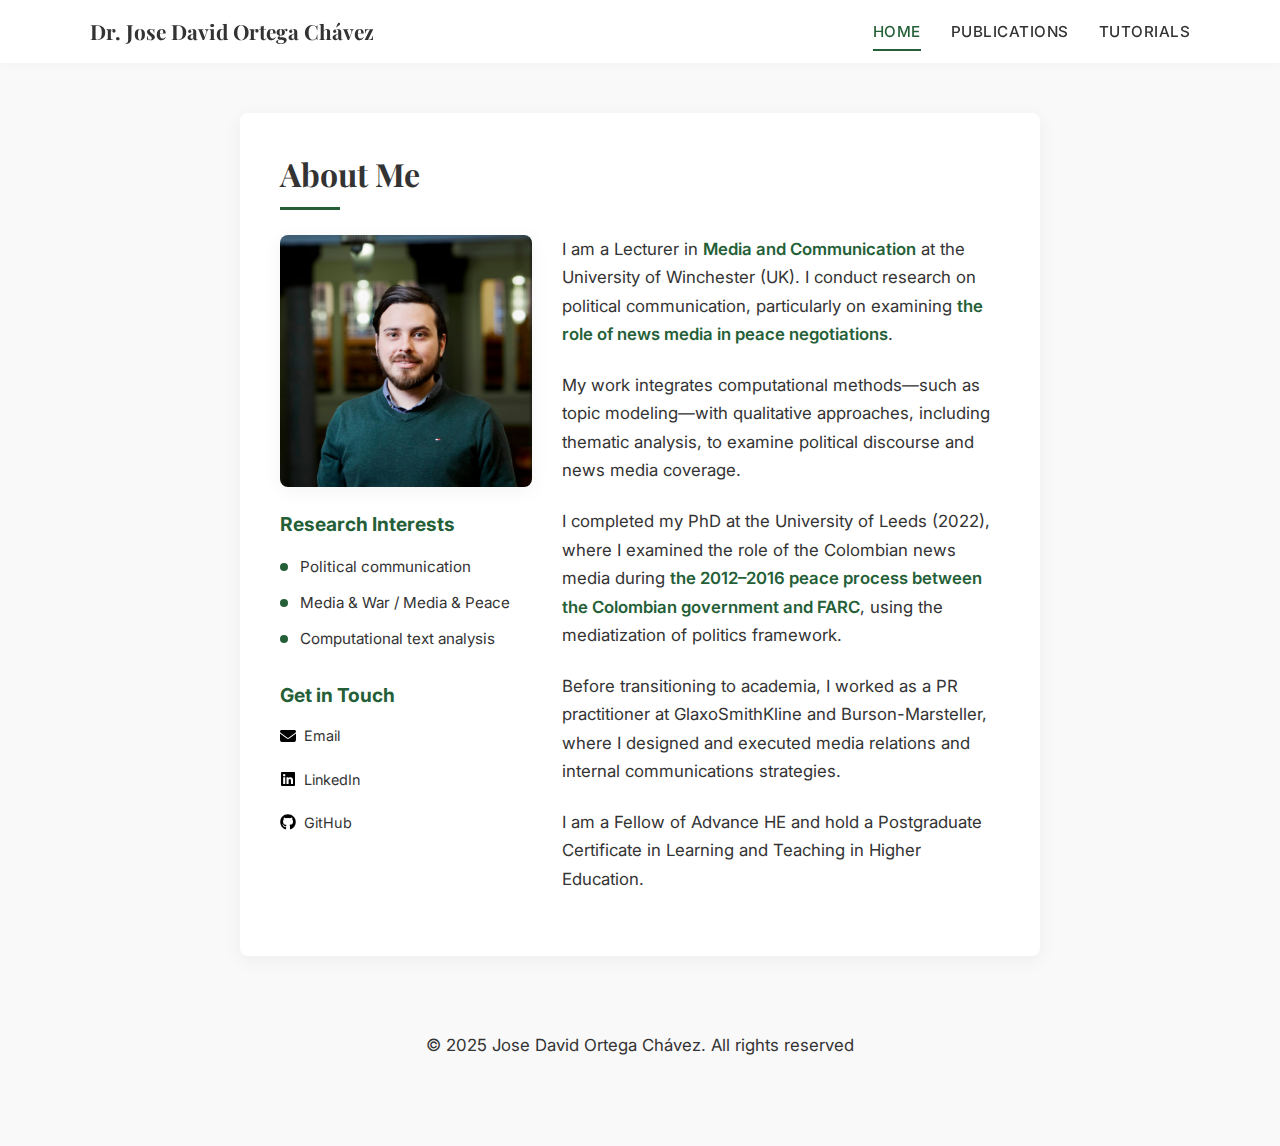
==== commit e64cdd29: "Updated homepage content" ====
--- a/index.html
+++ b/index.html
@@ -77,13 +77,16 @@
                                 I am a Lecturer in <strong>Media and Communication</strong> at the University of Winchester (UK). I conduct research on political communication, particularly on examining <strong>the role of news media in peace negotiations</strong>.
                             </p>
                             <p>
-                                My work integrates computational methods, such as topic modeling, with qualitative approaches, such as thematic analysis, to analyse political discourse and news media coverage.
+                                My work integrates computational methods—such as topic modeling—with qualitative approaches, including thematic analysis, to examine political discourse and news media coverage.
                             </p>
                             <p>
-                                I completed my PhD at the University of Leeds (2022), where I examined the role of the Colombian news media during <strong>a peace negotiation (2012–2016) between the Colombian government and FARC</strong> through the lens of the mediatization of politics. 
+                                I completed my PhD at the University of Leeds (2022), where I examined the role of the Colombian news media during <strong>the 2012–2016 peace process between the Colombian government and FARC</strong>, using the mediatization of politics framework. 
                             </p>
                             <p>
-                                Before my academic career, I was a PR practitioner. I worked for GlaxoSmithKline and Burson-Marsteller desinging and executing media relations and internal communications strategies.
+                                Before transitioning to academia, I worked as a PR practitioner at GlaxoSmithKline and Burson-Marsteller, where I designed and executed media relations and internal communications strategies.
+                            </p>
+                            <p>
+                                I am a Fellow of Advance HE and hold a Postgraduate Certificate in Learning and Teaching in Higher Education.
                             </p>
                         </div>
                     </div>
@@ -100,4 +103,4 @@
             </div>
         </footer>
     </body>
-</html>+</html>
